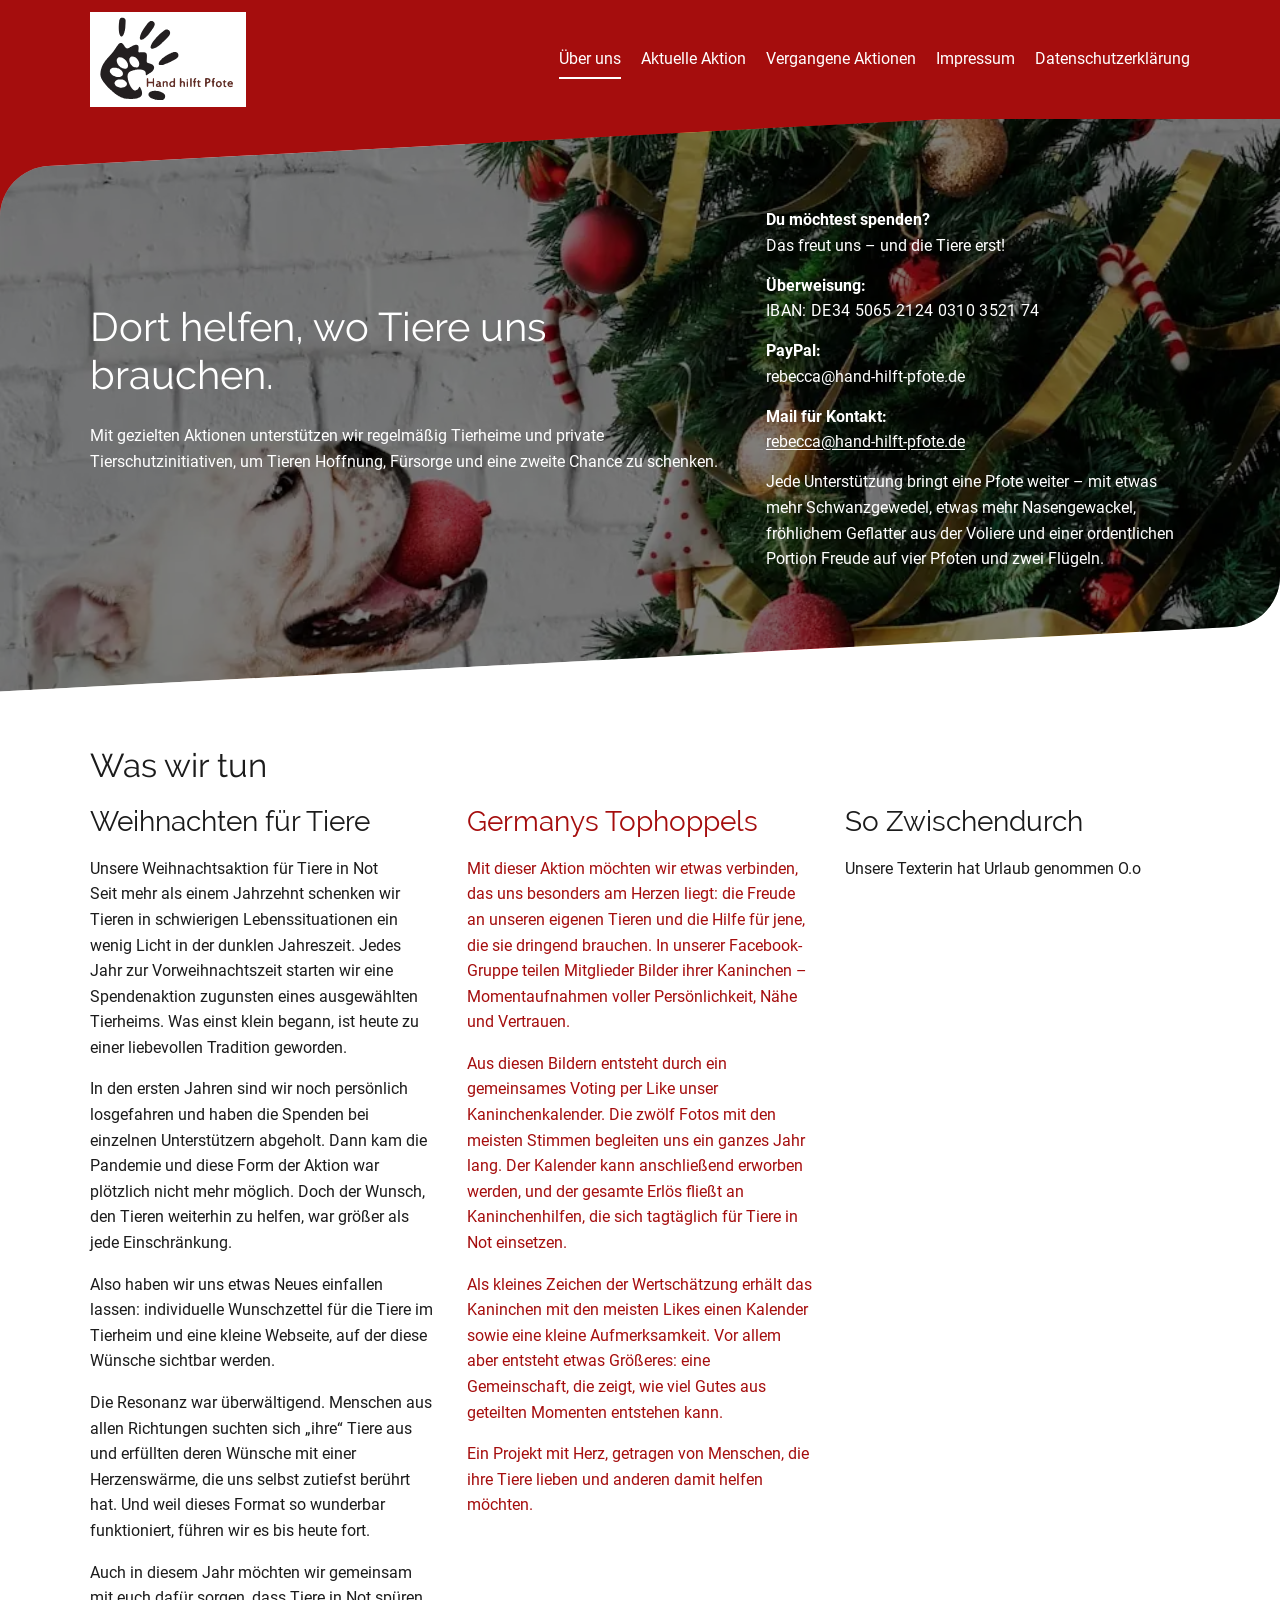
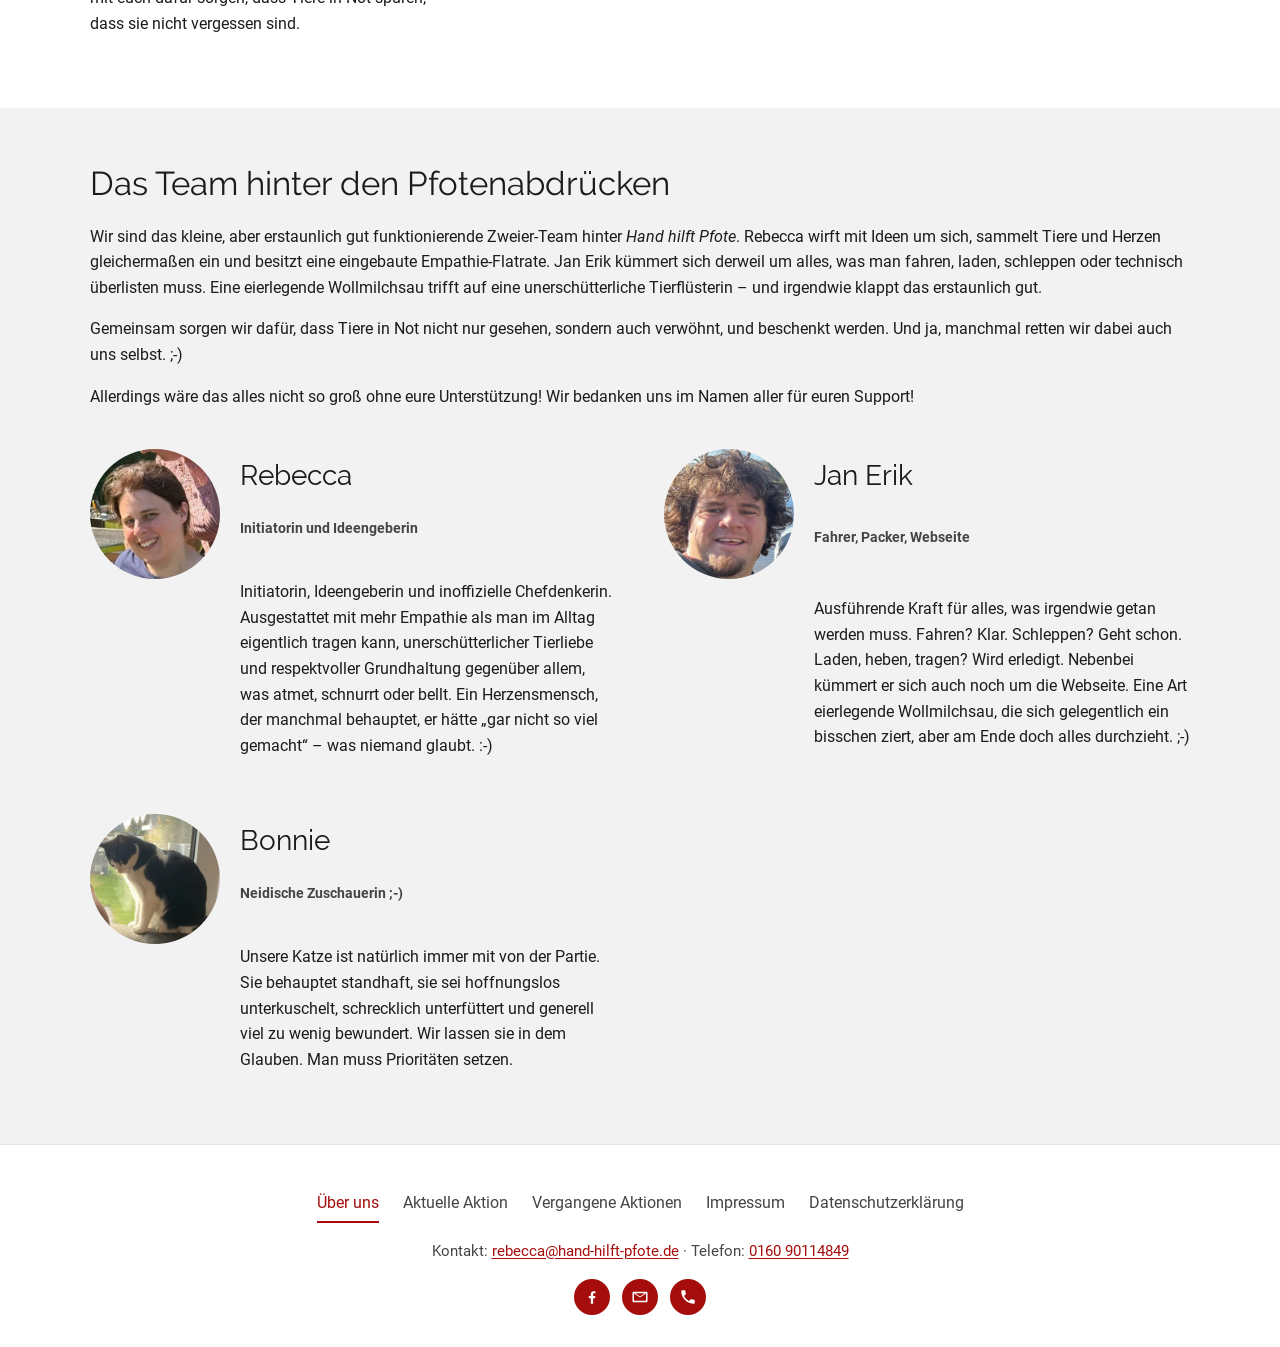
==== index.html @ 30fbe74c "Statische Website für GitHub Pages (DSGVO-konform, ohne Tracking und Cookies) Nachbau von hand-hilft" ====
<!DOCTYPE html>
<html lang="de">
<head>
  <meta charset="utf-8">
  <meta name="viewport" content="width=device-width, initial-scale=1">
  <meta http-equiv="Content-Security-Policy" content="default-src 'self'; img-src 'self'; style-src 'self'; script-src 'self'; font-src 'self'; connect-src 'none'; frame-src 'none'; object-src 'none'; base-uri 'self'; form-action 'none'">
  <meta name="referrer" content="strict-origin-when-cross-origin">
  <title>Über uns – Hand hilft Pfote</title>
  <meta name="description" content="Hand hilft Pfote aus Babenhausen: Mit gezielten Aktionen wie „Weihnachten für Tiere“ unterstützen wir Tierheime und private Tierschutzinitiativen.">
  <link rel="canonical" href="https://hand-hilft-pfote.de/">
  <link rel="icon" href="assets/img/favicon.svg" type="image/svg+xml">
  <link rel="icon" href="assets/img/favicon-32.png" sizes="32x32" type="image/png">
  <link rel="apple-touch-icon" href="assets/img/apple-touch-icon.png">
  <link rel="stylesheet" href="assets/css/style.css">
  <script src="assets/js/main.js" defer></script>
</head>
<body>
  <a class="skip-link" href="#inhalt">Zum Inhalt springen</a>

  <!-- ===== KOPFZEILE (auf allen Seiten gleich) ===== -->
  <header class="site-header">
    <div class="container">
      <a class="logo" href="./">
        <img src="assets/img/logo.svg" width="338" height="210" alt="Hand hilft Pfote – zur Startseite">
      </a>
      <button class="nav-toggle" type="button" aria-expanded="false" aria-controls="hauptmenue">
        <svg viewBox="0 0 24 24" aria-hidden="true" focusable="false"><path fill="currentColor" d="M3 6h18v2H3zm0 5h18v2H3zm0 5h18v2H3z"/></svg><span class="visually-hidden">Menü</span>
      </button>
      <nav class="main-nav" id="hauptmenue" aria-label="Hauptmenü">
        <ul>
          <li><a href="./" aria-current="page">Über uns</a></li>
          <li><a href="aktuelle-aktion/">Aktuelle Aktion</a></li>
          <li><a href="vergangene-aktionen/">Vergangene Aktionen</a></li>
          <li><a href="impressum/">Impressum</a></li>
          <li><a href="datenschutzerklarung/">Datenschutzerklärung</a></li>
        </ul>
      </nav>
    </div>
  </header>

  <main id="inhalt">
    <div class="hero-wrap">
      <section class="hero bg-startseite zweispaltig">
        <div class="container hero-inhalt zweispaltig">
          <div>
            <h1>Dort helfen, wo Tiere uns brauchen.</h1>
            <p>Mit gezielten Aktionen unterstützen wir regelmäßig Tierheime und private Tierschutzinitiativen, um Tieren Hoffnung, Fürsorge und eine zweite Chance zu schenken.</p>
          </div>
          <div class="spenden">
            <h2 class="visually-hidden">Spenden</h2>
            <p><strong>Du möchtest spenden?</strong>Das freut uns – und die Tiere erst!</p>
            <p><strong>Überweisung:</strong><span class="iban">IBAN: DE34 5065 2124 0310 3521 74</span></p>
            <p><strong>PayPal:</strong>rebecca@hand-hilft-pfote.de</p>
            <p><strong>Mail für Kontakt:</strong><a href="mailto:rebecca@hand-hilft-pfote.de">rebecca@hand-hilft-pfote.de</a></p>
            <p>Jede Unterstützung bringt eine Pfote weiter – mit etwas mehr Schwanzgewedel, etwas mehr Nasengewackel, fröhlichem Geflatter aus der Voliere und einer ordentlichen Portion Freude auf vier Pfoten und zwei Flügeln.</p>
          </div>
        </div>
      </section>
    </div>

    <section class="abschnitt" aria-labelledby="was-wir-tun">
      <div class="container">
        <h2 id="was-wir-tun">Was wir tun</h2>
        <div class="drei-spalten">
          <article>
            <h3>Weihnachten für Tiere</h3>
            <p>Unsere Weihnachtsaktion für Tiere in Not<br>
            Seit mehr als einem Jahrzehnt schenken wir Tieren in schwierigen Lebenssituationen ein wenig Licht in der dunklen Jahreszeit. Jedes Jahr zur Vorweihnachtszeit starten wir eine Spendenaktion zugunsten eines ausgewählten Tierheims. Was einst klein begann, ist heute zu einer liebevollen Tradition geworden.</p>
            <p>In den ersten Jahren sind wir noch persönlich losgefahren und haben die Spenden bei einzelnen Unterstützern abgeholt. Dann kam die Pandemie und diese Form der Aktion war plötzlich nicht mehr möglich. Doch der Wunsch, den Tieren weiterhin zu helfen, war größer als jede Einschränkung.</p>
            <p>Also haben wir uns etwas Neues einfallen lassen: individuelle Wunschzettel für die Tiere im Tierheim und eine kleine Webseite, auf der diese Wünsche sichtbar werden.</p>
            <p>Die Resonanz war überwältigend. Menschen aus allen Richtungen suchten sich „ihre“ Tiere aus und erfüllten deren Wünsche mit einer Herzenswärme, die uns selbst zutiefst berührt hat. Und weil dieses Format so wunderbar funktioniert, führen wir es bis heute fort.</p>
            <p>Auch in diesem Jahr möchten wir gemeinsam mit euch dafür sorgen, dass Tiere in Not spüren, dass sie nicht vergessen sind.</p>
          </article>
          <article class="akzent">
            <h3>Germanys Tophoppels</h3>
            <p>Mit dieser Aktion möchten wir etwas verbinden, das uns besonders am Herzen liegt: die Freude an unseren eigenen Tieren und die Hilfe für jene, die sie dringend brauchen. In unserer Facebook-Gruppe teilen Mitglieder Bilder ihrer Kaninchen – Momentaufnahmen voller Persönlichkeit, Nähe und Vertrauen.</p>
            <p>Aus diesen Bildern entsteht durch ein gemeinsames Voting per Like unser Kaninchenkalender. Die zwölf Fotos mit den meisten Stimmen begleiten uns ein ganzes Jahr lang. Der Kalender kann anschließend erworben werden, und der gesamte Erlös fließt an Kaninchenhilfen, die sich tagtäglich für Tiere in Not einsetzen.</p>
            <p>Als kleines Zeichen der Wertschätzung erhält das Kaninchen mit den meisten Likes einen Kalender sowie eine kleine Aufmerksamkeit. Vor allem aber entsteht etwas Größeres: eine Gemeinschaft, die zeigt, wie viel Gutes aus geteilten Momenten entstehen kann.</p>
            <p>Ein Projekt mit Herz, getragen von Menschen, die ihre Tiere lieben und anderen damit helfen möchten.</p>
          </article>
          <article>
            <h3>So Zwischendurch</h3>
            <p>Unsere Texterin hat Urlaub genommen O.o</p>
          </article>
        </div>
      </div>
    </section>

    <section class="abschnitt abschnitt-grau" aria-labelledby="team">
      <div class="container">
        <h2 id="team">Das Team hinter den Pfotenabdrücken</h2>
        <p>Wir sind das kleine, aber erstaunlich gut funktionierende Zweier-Team hinter <em>Hand hilft Pfote</em>. Rebecca wirft mit Ideen um sich, sammelt Tiere und Herzen gleichermaßen ein und besitzt eine eingebaute Empathie-Flatrate. Jan Erik kümmert sich derweil um alles, was man fahren, laden, schleppen oder technisch überlisten muss. Eine eierlegende Wollmilchsau trifft auf eine unerschütterliche Tierflüsterin – und irgendwie klappt das erstaunlich gut.</p>
        <p>Gemeinsam sorgen wir dafür, dass Tiere in Not nicht nur gesehen, sondern auch verwöhnt, und beschenkt werden. Und ja, manchmal retten wir dabei auch uns selbst. ;-)</p>
        <p>Allerdings wäre das alles nicht so groß ohne eure Unterstützung! Wir bedanken uns im Namen aller für euren Support!</p>

        <div class="team">
          <article class="person">
            <img src="bilder/team/rebecca.webp" width="320" height="320" alt="Porträt von Rebecca" loading="lazy" decoding="async">
            <h3>Rebecca</h3>
            <p class="rolle">Initiatorin und Ideengeberin</p>
            <p class="beschreibung">Initiatorin, Ideengeberin und inoffizielle Chefdenkerin. Ausgestattet mit mehr Empathie als man im Alltag eigentlich tragen kann, unerschütterlicher Tierliebe und respektvoller Grundhaltung gegenüber allem, was atmet, schnurrt oder bellt. Ein Herzensmensch, der manchmal behauptet, er hätte „gar nicht so viel gemacht“ – was niemand glaubt. :-)</p>
          </article>
          <article class="person">
            <img src="bilder/team/jan-erik.webp" width="320" height="320" alt="Porträt von Jan Erik" loading="lazy" decoding="async">
            <h3>Jan Erik</h3>
            <p class="rolle">Fahrer, Packer, Webseite</p>
            <p class="beschreibung">Ausführende Kraft für alles, was irgendwie getan werden muss. Fahren? Klar. Schleppen? Geht schon. Laden, heben, tragen? Wird erledigt. Nebenbei kümmert er sich auch noch um die Webseite. Eine Art eierlegende Wollmilchsau, die sich gelegentlich ein bisschen ziert, aber am Ende doch alles durchzieht. ;-)</p>
          </article>
          <article class="person">
            <img src="bilder/team/bonnie.webp" width="320" height="320" alt="Katze Bonnie, schwarz-weiß, am Fenster" loading="lazy" decoding="async">
            <h3>Bonnie</h3>
            <p class="rolle">Neidische Zuschauerin ;-)</p>
            <p class="beschreibung">Unsere Katze ist natürlich immer mit von der Partie. Sie behauptet standhaft, sie sei hoffnungslos unterkuschelt, schrecklich unterfüttert und generell viel zu wenig bewundert. Wir lassen sie in dem Glauben. Man muss Prioritäten setzen.</p>
          </article>
        </div>
      </div>
    </section>
  </main>

  <!-- ===== FUSSZEILE (auf allen Seiten gleich) ===== -->
  <footer class="site-footer">
    <div class="container">
      <nav aria-label="Fußzeilen-Navigation">
        <ul>
          <li><a href="./" aria-current="page">Über uns</a></li>
          <li><a href="aktuelle-aktion/">Aktuelle Aktion</a></li>
          <li><a href="vergangene-aktionen/">Vergangene Aktionen</a></li>
          <li><a href="impressum/">Impressum</a></li>
          <li><a href="datenschutzerklarung/">Datenschutzerklärung</a></li>
        </ul>
      </nav>
      <p class="kontakt-zeile">
        Kontakt: <a href="mailto:rebecca@hand-hilft-pfote.de">rebecca@hand-hilft-pfote.de</a>
        · Telefon: <a href="tel:+4916090114849">0160 90114849</a>
      </p>
      <ul class="social">
        <li><a href="https://www.facebook.com/groups/263633010699116/" rel="noopener noreferrer"><svg viewBox="0 0 24 24" aria-hidden="true" focusable="false"><path d="M13.5 21v-7.5h2.6l.4-3h-3V8.6c0-.9.3-1.5 1.5-1.5h1.6V4.4c-.3 0-1.2-.1-2.3-.1-2.3 0-3.9 1.4-3.9 4v2.2H7.8v3h2.6V21h3.1z"/></svg><span class="visually-hidden">Unsere Facebook-Gruppe (externer Link)</span></a></li>
        <li><a href="mailto:rebecca@hand-hilft-pfote.de"><svg viewBox="0 0 24 24" aria-hidden="true" focusable="false"><path d="M3 5h18a1 1 0 0 1 1 1v12a1 1 0 0 1-1 1H3a1 1 0 0 1-1-1V6a1 1 0 0 1 1-1zm1 2.4V17h16V7.4l-8 5.3-8-5.3zM5.6 7l6.4 4.3L18.4 7H5.6z"/></svg><span class="visually-hidden">E-Mail an rebecca@hand-hilft-pfote.de</span></a></li>
        <li><a href="tel:+4916090114849"><svg viewBox="0 0 24 24" aria-hidden="true" focusable="false"><path d="M6.6 10.8a15.1 15.1 0 0 0 6.6 6.6l2.2-2.2c.3-.3.7-.4 1-.2 1.1.4 2.3.6 3.6.6.6 0 1 .4 1 1V20c0 .6-.4 1-1 1A17 17 0 0 1 3 4c0-.6.4-1 1-1h3.5c.6 0 1 .4 1 1 0 1.3.2 2.5.6 3.6.1.3 0 .7-.2 1l-2.3 2.2z"/></svg><span class="visually-hidden">Anrufen: 0160 90114849</span></a></li>
      </ul>
    </div>
  </footer>
</body>
</html>
---- assets/css/style.css ----
/* ==========================================================================
   Hand hilft Pfote – Stylesheet
   Alle Schriften liegen lokal in /assets/fonts. Keine externen Ressourcen.
   ========================================================================== */

/* ---------- Schriften (lokal gehostet) ---------- */
@font-face {
  font-family: "Roboto";
  src: url("../fonts/roboto-regular.woff2") format("woff2");
  font-weight: 400; font-style: normal; font-display: swap;
}
@font-face {
  font-family: "Roboto";
  src: url("../fonts/roboto-italic.woff2") format("woff2");
  font-weight: 400; font-style: italic; font-display: swap;
}
@font-face {
  font-family: "Roboto";
  src: url("../fonts/roboto-700.woff2") format("woff2");
  font-weight: 700; font-style: normal; font-display: swap;
}
@font-face {
  font-family: "Roboto";
  src: url("../fonts/roboto-700italic.woff2") format("woff2");
  font-weight: 700; font-style: italic; font-display: swap;
}
@font-face {
  font-family: "Raleway";
  src: url("../fonts/raleway-regular.woff2") format("woff2");
  font-weight: 400; font-style: normal; font-display: swap;
}

/* ---------- Farben & Grundwerte ---------- */
:root {
  --rot: #a50d0d;          /* Kopfzeile, Akzente */
  --rot-dunkel: #7d0909;
  --text: #1b1b1b;
  --text-hell: #444444;
  --grau-bg: #f2f2f2;
  --weiss: #ffffff;
  --breite: 1100px;
  --radius-gross: 48px;
  --schrift: "Roboto", Arial, Helvetica, sans-serif;
  --schrift-titel: "Raleway", "Roboto", Arial, sans-serif;
}

*, *::before, *::after { box-sizing: border-box; }

html { -webkit-text-size-adjust: 100%; scroll-behavior: smooth; }
@media (prefers-reduced-motion: reduce) { html { scroll-behavior: auto; } }

body {
  margin: 0;
  font-family: var(--schrift);
  font-size: 1rem;
  line-height: 1.6;
  color: var(--text);
  background: var(--weiss);
}

img { max-width: 100%; height: auto; display: block; }

a { color: var(--rot); text-underline-offset: 2px; }
a:hover { color: var(--rot-dunkel); }

:focus-visible { outline: 3px solid #f2c200; outline-offset: 2px; }

h1, h2, h3 {
  font-family: var(--schrift-titel);
  font-weight: 400;
  line-height: 1.2;
  margin: 0 0 .6em;
}
h1 { font-size: clamp(2rem, 5vw, 2.5rem); }
h2 { font-size: clamp(1.7rem, 4vw, 2.06rem); }
h3 { font-size: clamp(1.4rem, 3vw, 1.75rem); }

p { margin: 0 0 1em; }

.container { width: min(100% - 2.5rem, var(--breite)); margin-inline: auto; }

.visually-hidden {
  position: absolute !important; width: 1px; height: 1px; padding: 0; margin: -1px;
  overflow: hidden; clip: rect(0 0 0 0); white-space: nowrap; border: 0;
}

.skip-link {
  position: absolute; left: 1rem; top: -4rem; z-index: 100;
  background: var(--weiss); color: var(--text); padding: .6rem 1rem; border-radius: 6px;
}
.skip-link:focus { top: 1rem; }

/* ---------- Kopfzeile ---------- */
.site-header { background: var(--rot); color: var(--weiss); position: relative; z-index: 10; }
.site-header .container {
  display: flex; align-items: center; justify-content: space-between; gap: 1rem;
  padding-block: .75rem;
}
.logo { display: block; background: var(--weiss); padding: 4px 8px; line-height: 0; }
.logo img { width: 140px; height: auto; }

.nav-toggle {
  display: none;
  background: none; border: 0; color: var(--weiss); cursor: pointer;
  padding: .5rem; line-height: 0;
}
.nav-toggle svg { width: 32px; height: 32px; }

.main-nav ul { list-style: none; margin: 0; padding: 0; display: flex; flex-wrap: wrap; gap: .25rem 1.25rem; }
.main-nav a {
  color: var(--weiss); text-decoration: none; display: inline-block;
  padding: .35rem 0; border-bottom: 2px solid transparent;
}
.main-nav a:hover { border-bottom-color: rgba(255,255,255,.6); color: var(--weiss); }
.main-nav a[aria-current="page"] { border-bottom-color: var(--weiss); }

@media (max-width: 860px) {
  .js .nav-toggle { display: block; }
  .js .main-nav { display: none; width: 100%; }
  .js .main-nav.offen { display: block; }
  .site-header .container { flex-wrap: wrap; }
  .main-nav ul { flex-direction: column; gap: 0; padding-bottom: .5rem; }
  .main-nav a { padding: .6rem 0; font-size: 1.1rem; }
  .logo img { width: 120px; }
}

/* ---------- Bühne (Titelbild mit schräger, abgerundeter Kante) ---------- */
.hero-wrap { background: linear-gradient(var(--rot) 0 30%, var(--weiss) 30% 100%); padding: 1rem 0 2rem; }
.hero {
  position: relative; color: var(--weiss);
  background-color: #444;
  background-size: cover; background-position: center;
  border-radius: var(--radius-gross) 0 var(--radius-gross) 0;
  transform: skewY(-3deg);
  margin: 0;
  overflow: hidden;
}
.hero::before { content: ""; position: absolute; inset: 0; background: rgba(0,0,0,.5); }
.hero-inhalt {
  position: relative; transform: skewY(3deg);
  min-height: 420px; display: flex; flex-direction: column; justify-content: center;
  padding-block: 4.5rem;
}
.hero h1, .hero h2, .hero a { color: var(--weiss); }
.hero-inhalt.zweispaltig {
  display: grid; grid-template-columns: 3fr 2fr; gap: 2.5rem; align-items: center;
}
.hero .untertitel { font-family: var(--schrift); font-weight: 700; font-size: clamp(1.3rem, 3vw, 1.75rem); margin: 0; }
.hero-klein .hero-inhalt { min-height: 260px; }
@media (max-width: 760px) {
  .hero-inhalt.zweispaltig { grid-template-columns: 1fr; gap: 1rem; }
  .hero-inhalt { padding-block: 3.5rem; }
  .hero { border-radius: 32px 0 32px 0; }
}

/* Titelbilder je Seite (mobil kleinere Datei) */
.bg-startseite     { background-image: url("../../bilder/seiten/startseite-800.webp"); }
.bg-weihnachten    { background-image: url("../../bilder/seiten/weihnachten-katze-800.webp"); }
.bg-vergangene     { background-image: url("../../bilder/seiten/vergangene-aktionen-800.webp"); }
.bg-impressum      { background-image: url("../../bilder/seiten/impressum-800.webp"); }
.bg-datenschutz    { background-image: url("../../bilder/seiten/datenschutz-800.webp"); }
@media (min-width: 801px) {
  .bg-startseite   { background-image: url("../../bilder/seiten/startseite-1600.webp"); }
  .bg-weihnachten  { background-image: url("../../bilder/seiten/weihnachten-katze-1600.webp"); }
  .bg-vergangene   { background-image: url("../../bilder/seiten/vergangene-aktionen-1600.webp"); }
  .bg-impressum    { background-image: url("../../bilder/seiten/impressum-1600.webp"); }
  .bg-datenschutz  { background-image: url("../../bilder/seiten/datenschutz-1600.webp"); }
}

/* ---------- Spendenbox ---------- */
.spenden p { margin-bottom: .9em; }
.spenden strong { display: block; }
.iban { font-variant-numeric: tabular-nums; letter-spacing: .02em; }

/* ---------- Abschnitte ---------- */
.abschnitt { padding-block: 3.5rem; }
.abschnitt-grau { background: var(--grau-bg); }

.drei-spalten { display: grid; grid-template-columns: repeat(3, 1fr); gap: 2rem; }
.drei-spalten h3 { min-height: 1.2em; }
.akzent h3, .akzent p { color: var(--rot); }
@media (max-width: 860px) { .drei-spalten { grid-template-columns: 1fr; } }

/* ---------- Team ---------- */
.team { display: grid; grid-template-columns: repeat(2, 1fr); gap: 2.5rem 3rem; margin-top: 2.5rem; }
.person { display: grid; grid-template-columns: 130px 1fr; gap: 0 1.25rem; align-items: start; }
.person img { width: 130px; height: 130px; border-radius: 50%; object-fit: cover; grid-row: span 2; }
.person h3 { margin: .6rem 0 .1rem; }
.person .rolle { font-weight: 700; font-size: .9rem; color: var(--text-hell); margin: 0 0 1rem; }
.person .beschreibung { grid-column: 2; }
@media (max-width: 760px) {
  .team { grid-template-columns: 1fr; }
  .person { grid-template-columns: 96px 1fr; }
  .person img { width: 96px; height: 96px; }
  .person .beschreibung { grid-column: 1 / -1; margin-top: 1rem; }
}

/* ---------- Jahreschronik (Vergangene Aktionen) ---------- */
.chronik { list-style: none; margin: 0; padding: 0; display: grid; grid-template-columns: repeat(2, 1fr); gap: 3rem 2rem; }
.chronik li { text-align: center; }
.chronik img { width: 100%; aspect-ratio: 3 / 2; object-fit: cover; border-radius: 50% / 34%; }
.chronik h2 { color: var(--rot); font-family: var(--schrift); font-size: 1.6rem; margin: 1.2rem 0 .8rem; }
.chronik p { font-size: .95rem; max-width: 28rem; margin-inline: auto; }
.chronik .ohne-bild { aspect-ratio: 3 / 2; border-radius: 50% / 34%; background: var(--grau-bg); display: grid; place-items: center; }
.chronik .ohne-bild img { width: 45%; aspect-ratio: auto; border-radius: 0; opacity: .6; }
@media (max-width: 640px) { .chronik { grid-template-columns: 1fr; } }

/* ---------- Galerie ---------- */
.galerie-bereich {
  background-color: var(--grau-bg);
  background-image: linear-gradient(rgba(242,242,242,.86), rgba(242,242,242,.86)), url("../../bilder/seiten/winterwald-1600.webp");
  background-size: cover; background-position: center; background-attachment: scroll;
}
.galerie { list-style: none; margin: 0; padding: 0; display: grid; grid-template-columns: repeat(2, 1fr); gap: 1.5rem; }
.galerie a { display: block; border-radius: 6px; overflow: hidden; box-shadow: 0 2px 8px rgba(0,0,0,.18); }
.galerie img { width: 100%; aspect-ratio: 600 / 340; object-fit: cover; }
@media (max-width: 640px) { .galerie { grid-template-columns: 1fr; gap: 1rem; } }

/* Großansicht (nur mit JavaScript; ohne JS öffnet der Link das Bild direkt) */
.lightbox {
  border: 0; padding: 0; background: transparent; max-width: 96vw; max-height: 96vh;
}
.lightbox::backdrop { background: rgba(0,0,0,.85); }
.lightbox img { max-width: 94vw; max-height: 86vh; width: auto; margin: auto; border-radius: 6px; }
.lightbox-leiste { display: flex; justify-content: center; gap: .75rem; margin-top: .75rem; }
.lightbox button {
  font: inherit; font-size: 1rem; cursor: pointer;
  background: var(--weiss); color: var(--text); border: 0; border-radius: 999px; padding: .5rem 1.1rem;
}

/* ---------- Textseiten (Impressum, Datenschutz) ---------- */
.textseite { max-width: 52rem; }
.textseite h2 { margin-top: 2.2rem; font-size: 1.6rem; }
.textseite h3 { margin-top: 1.6rem; font-size: 1.25rem; font-family: var(--schrift); font-weight: 700; }
.textseite address { font-style: normal; margin-bottom: 1em; }
.textseite ul { padding-left: 1.25rem; }
.textseite li { margin-bottom: .4em; }
.stand { color: var(--text-hell); font-size: .9rem; }
.bildnachweise { columns: 2 16rem; font-size: .9rem; padding-left: 1.25rem; }

/* Platzhalter, die noch ausgefüllt werden müssen – fallen bewusst auf */
.platzhalter { background: #fff3a8; color: #000; padding: 0 .25em; border-radius: 3px; outline: 1px dashed #b38f00; }

/* ---------- Fußzeile ---------- */
.site-footer { padding: 2.5rem 0 2rem; text-align: center; border-top: 1px solid #e5e5e5; }
.site-footer nav ul { list-style: none; margin: 0 0 1rem; padding: 0; display: flex; flex-wrap: wrap; justify-content: center; gap: .25rem 1.5rem; }
.site-footer nav a { color: var(--text-hell); text-decoration: none; padding: .3rem 0; display: inline-block; border-bottom: 2px solid transparent; }
.site-footer nav a:hover, .site-footer nav a[aria-current="page"] { color: var(--rot); border-bottom-color: var(--rot); }
.kontakt-zeile { margin: 0 0 1rem; color: var(--text-hell); font-size: .95rem; }
.social { display: flex; justify-content: center; gap: .75rem; margin: 0; padding: 0; list-style: none; }
.social a {
  display: inline-grid; place-items: center; width: 36px; height: 36px;
  border-radius: 50%; background: var(--rot); color: var(--weiss);
}
.social a:hover { background: var(--rot-dunkel); color: var(--weiss); }
.social svg { width: 18px; height: 18px; fill: currentColor; }

/* ---------- Fehlerseite ---------- */
.fehler { text-align: center; padding-block: 4rem; }
.fehler .gross { font-size: 5rem; font-family: var(--schrift-titel); color: var(--rot); margin: 0; line-height: 1; }

@media print {
  .site-header, .site-footer, .nav-toggle { display: none; }
  .hero { transform: none; color: #000; background: none !important; }
  .hero::before { display: none; }
  .hero-inhalt { transform: none; }
  .hero h1, .hero h2, .hero a { color: #000; }
}
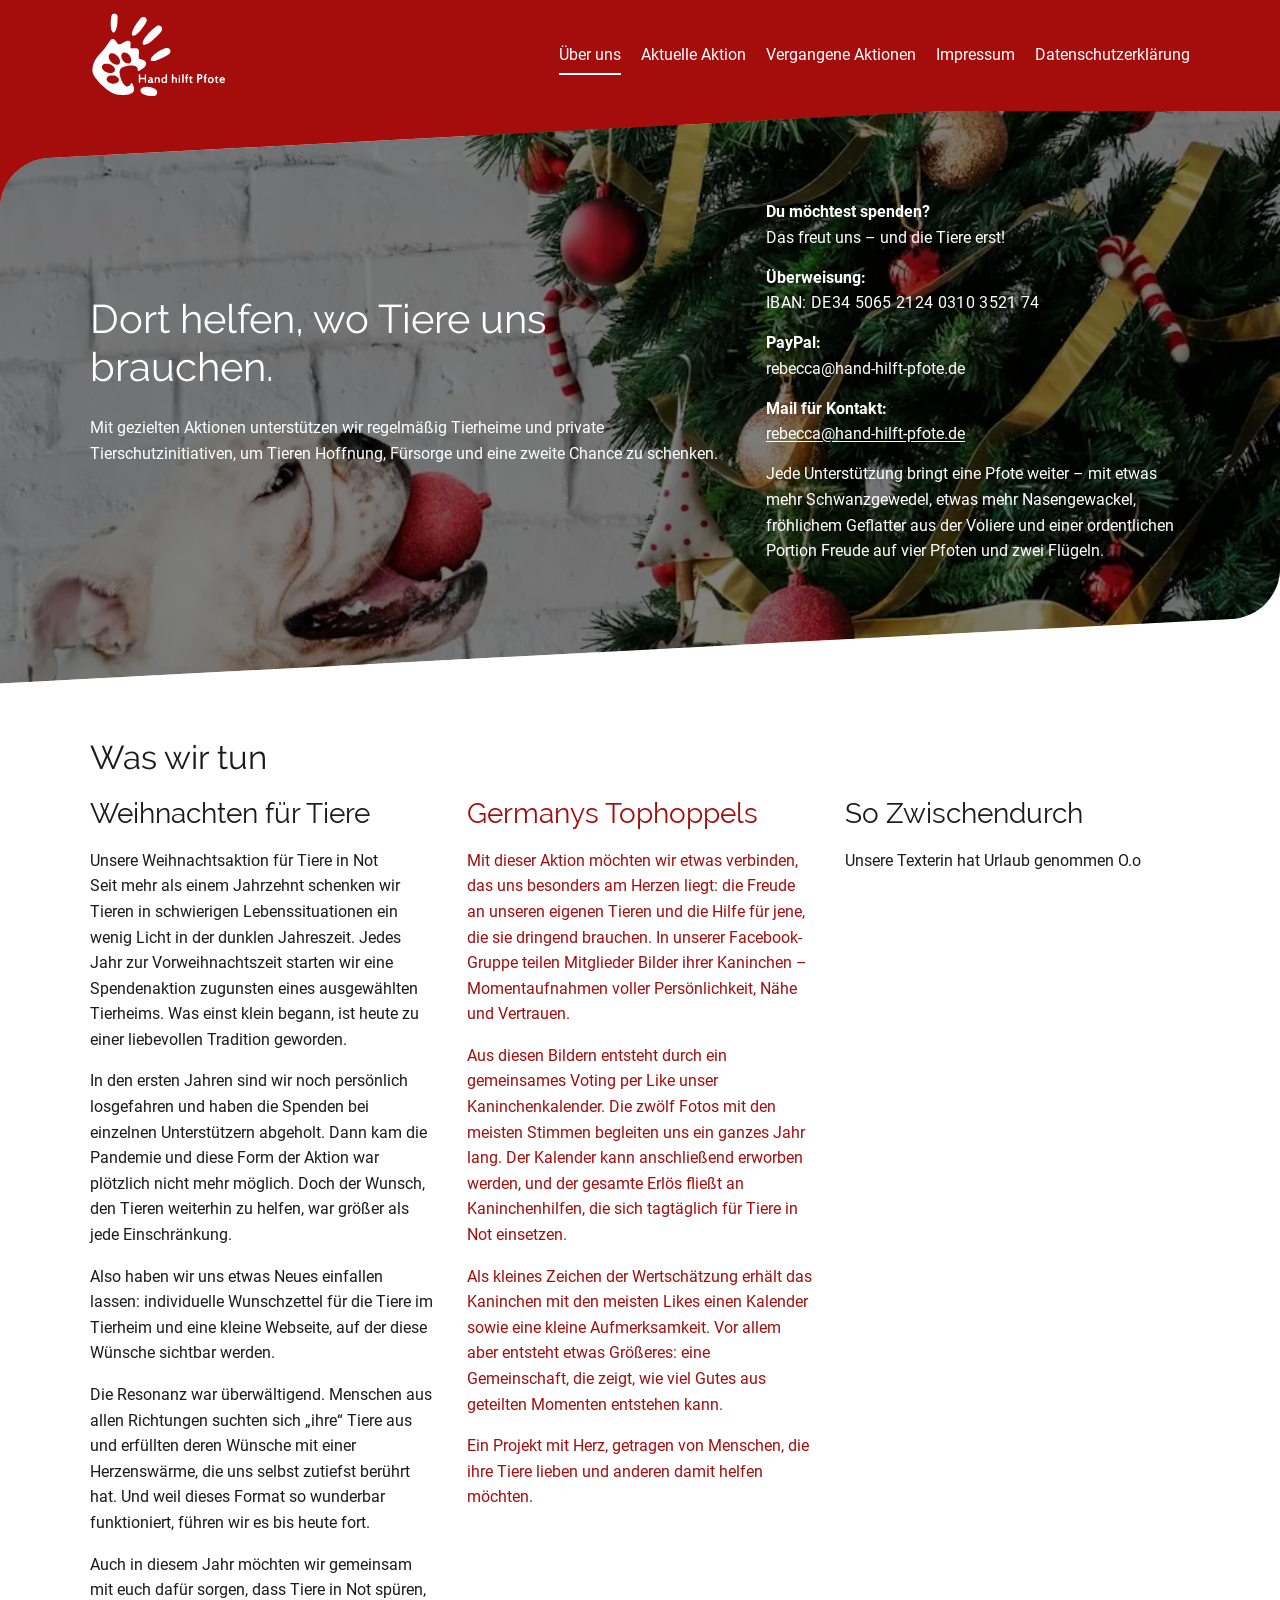
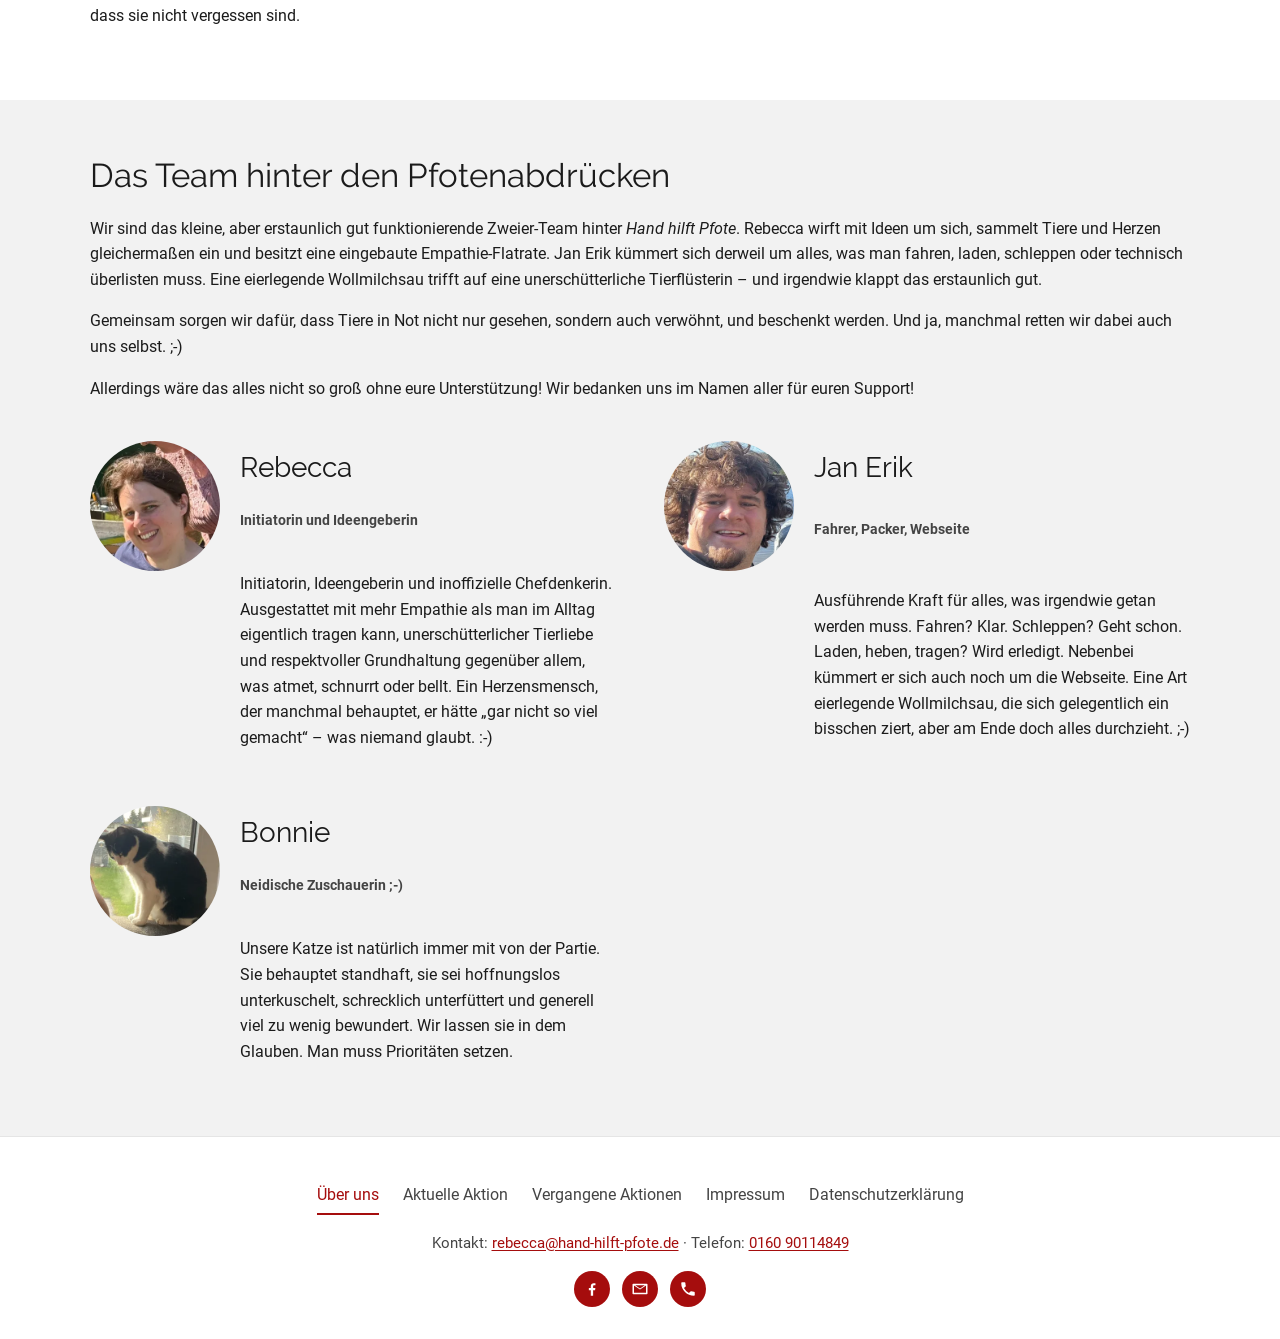
==== commit 6246094e: "Logo in der Kopfzeile freigestellt (weiß, transparenter Hintergrund) Co-Authored-By: Claude Opus 5.5" ====
--- a/index.html
+++ b/index.html
@@ -21,7 +21,7 @@
   <header class="site-header">
     <div class="container">
       <a class="logo" href="./">
-        <img src="assets/img/logo.svg" width="338" height="210" alt="Hand hilft Pfote – zur Startseite">
+        <img src="assets/img/logo-weiss.svg" width="338" height="210" alt="Hand hilft Pfote – zur Startseite">
       </a>
       <button class="nav-toggle" type="button" aria-expanded="false" aria-controls="hauptmenue">
         <svg viewBox="0 0 24 24" aria-hidden="true" focusable="false"><path fill="currentColor" d="M3 6h18v2H3zm0 5h18v2H3zm0 5h18v2H3z"/></svg><span class="visually-hidden">Menü</span>
--- a/assets/css/style.css
+++ b/assets/css/style.css
@@ -96,7 +96,7 @@
   display: flex; align-items: center; justify-content: space-between; gap: 1rem;
   padding-block: .75rem;
 }
-.logo { display: block; background: var(--weiss); padding: 4px 8px; line-height: 0; }
+.logo { display: block; line-height: 0; }
 .logo img { width: 140px; height: auto; }
 
 .nav-toggle {
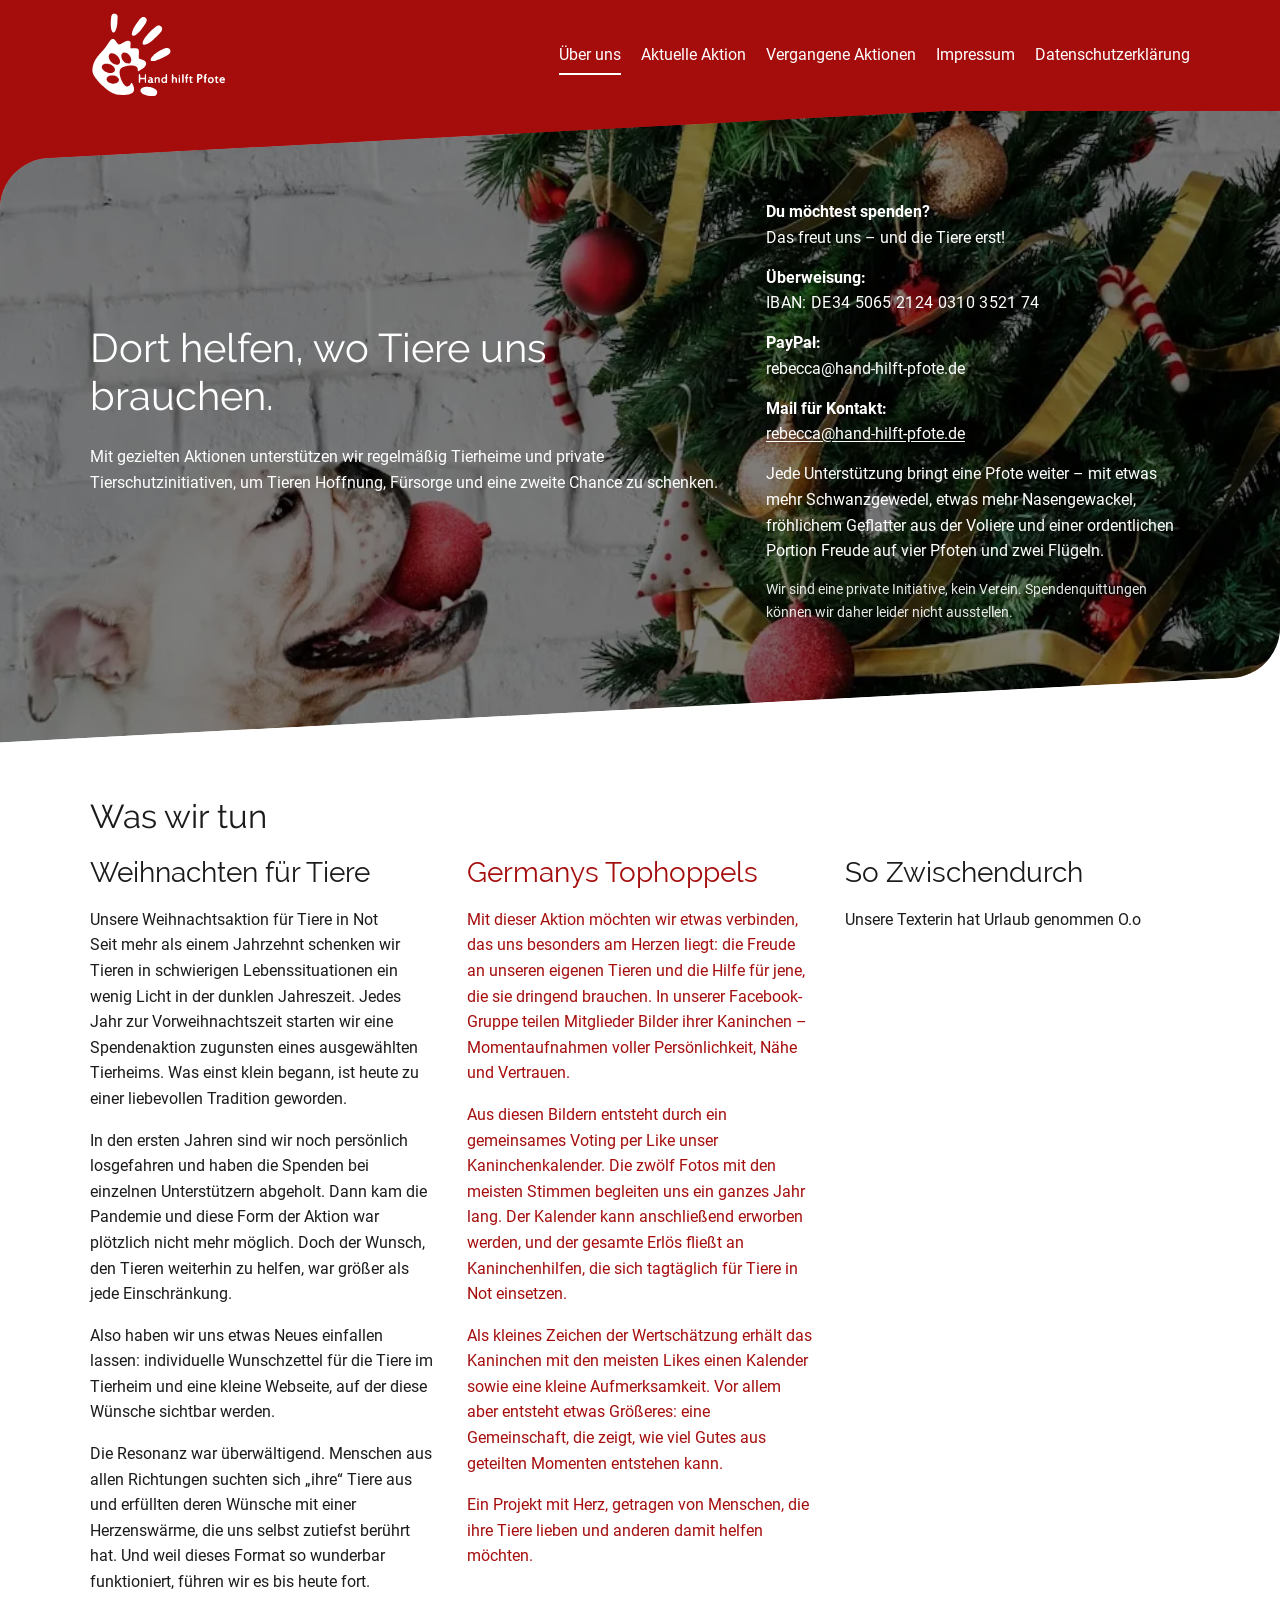
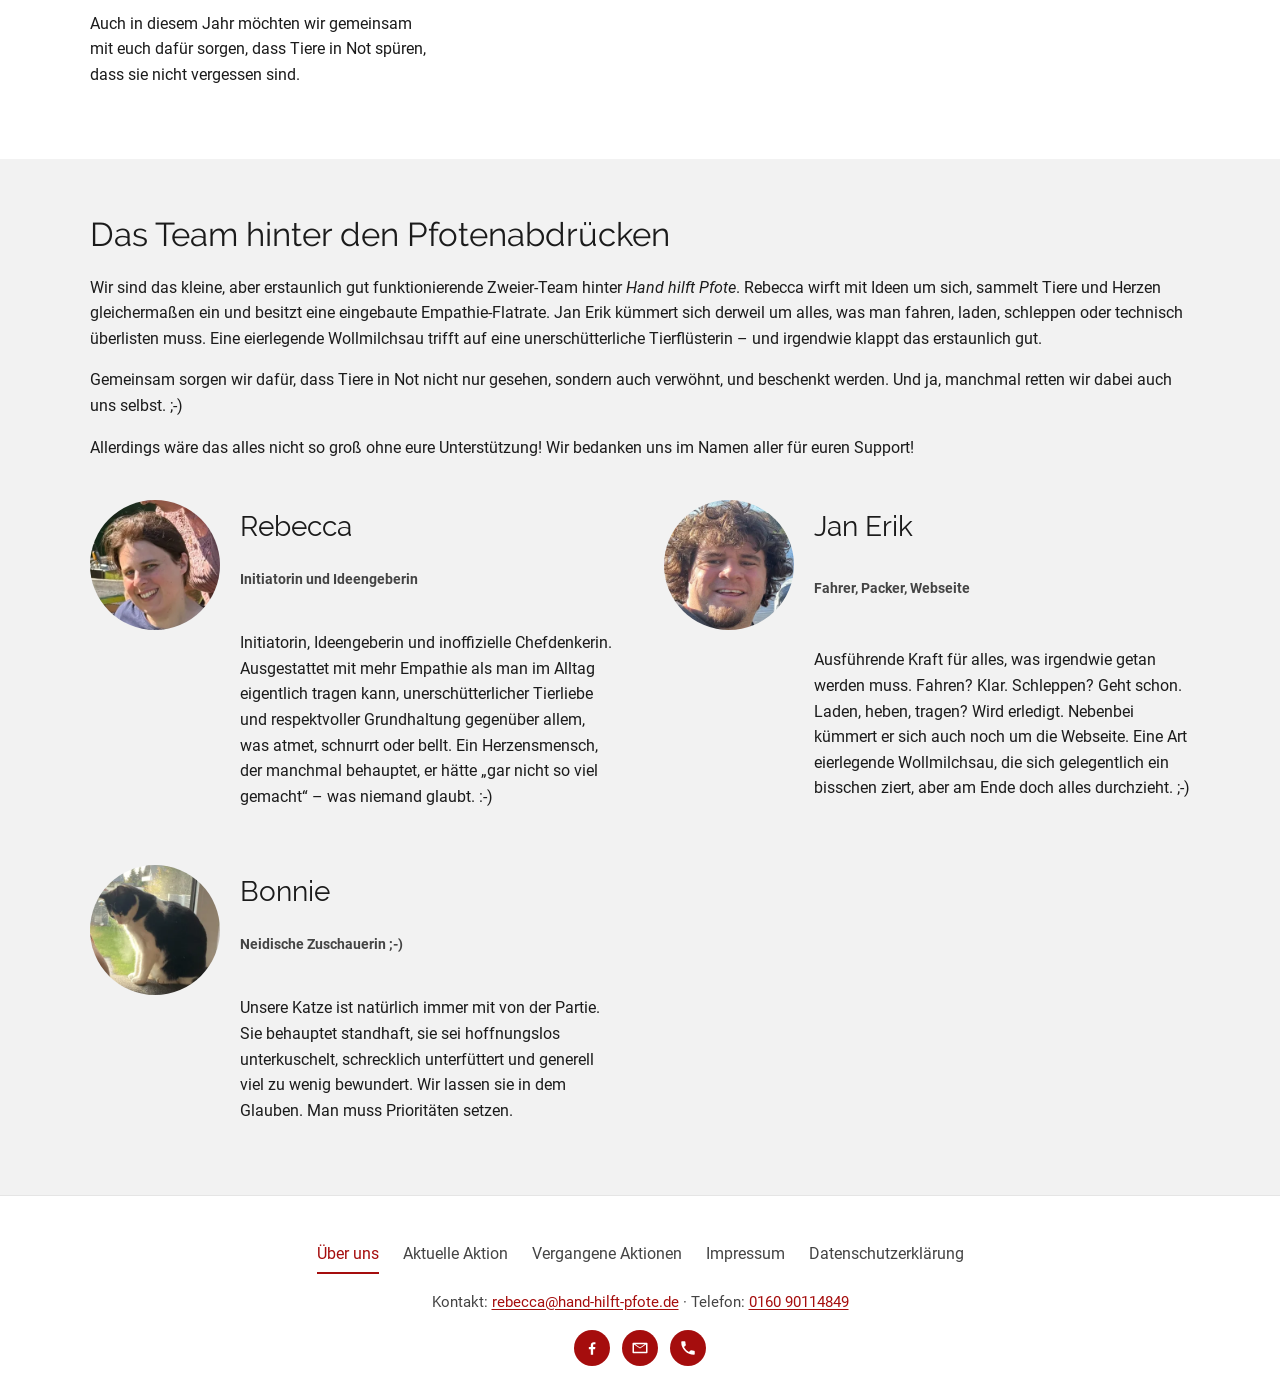
==== commit 42821274: "Rechtstexte: Rebecca Müller als Anbieterin, Hinweis zu Spendenquittungen, Fakten geprüft - Impressum" ====
--- a/index.html
+++ b/index.html
@@ -53,6 +53,7 @@
             <p><strong>PayPal:</strong>rebecca@hand-hilft-pfote.de</p>
             <p><strong>Mail für Kontakt:</strong><a href="mailto:rebecca@hand-hilft-pfote.de">rebecca@hand-hilft-pfote.de</a></p>
             <p>Jede Unterstützung bringt eine Pfote weiter – mit etwas mehr Schwanzgewedel, etwas mehr Nasengewackel, fröhlichem Geflatter aus der Voliere und einer ordentlichen Portion Freude auf vier Pfoten und zwei Flügeln.</p>
+            <p class="hinweis">Wir sind eine private Initiative, kein Verein. Spendenquittungen können wir daher leider nicht ausstellen.</p>
           </div>
         </div>
       </section>
--- a/assets/css/style.css
+++ b/assets/css/style.css
@@ -171,6 +171,7 @@
 .spenden p { margin-bottom: .9em; }
 .spenden strong { display: block; }
 .iban { font-variant-numeric: tabular-nums; letter-spacing: .02em; }
+.hinweis { font-size: .9rem; opacity: .9; }
 
 /* ---------- Abschnitte ---------- */
 .abschnitt { padding-block: 3.5rem; }
